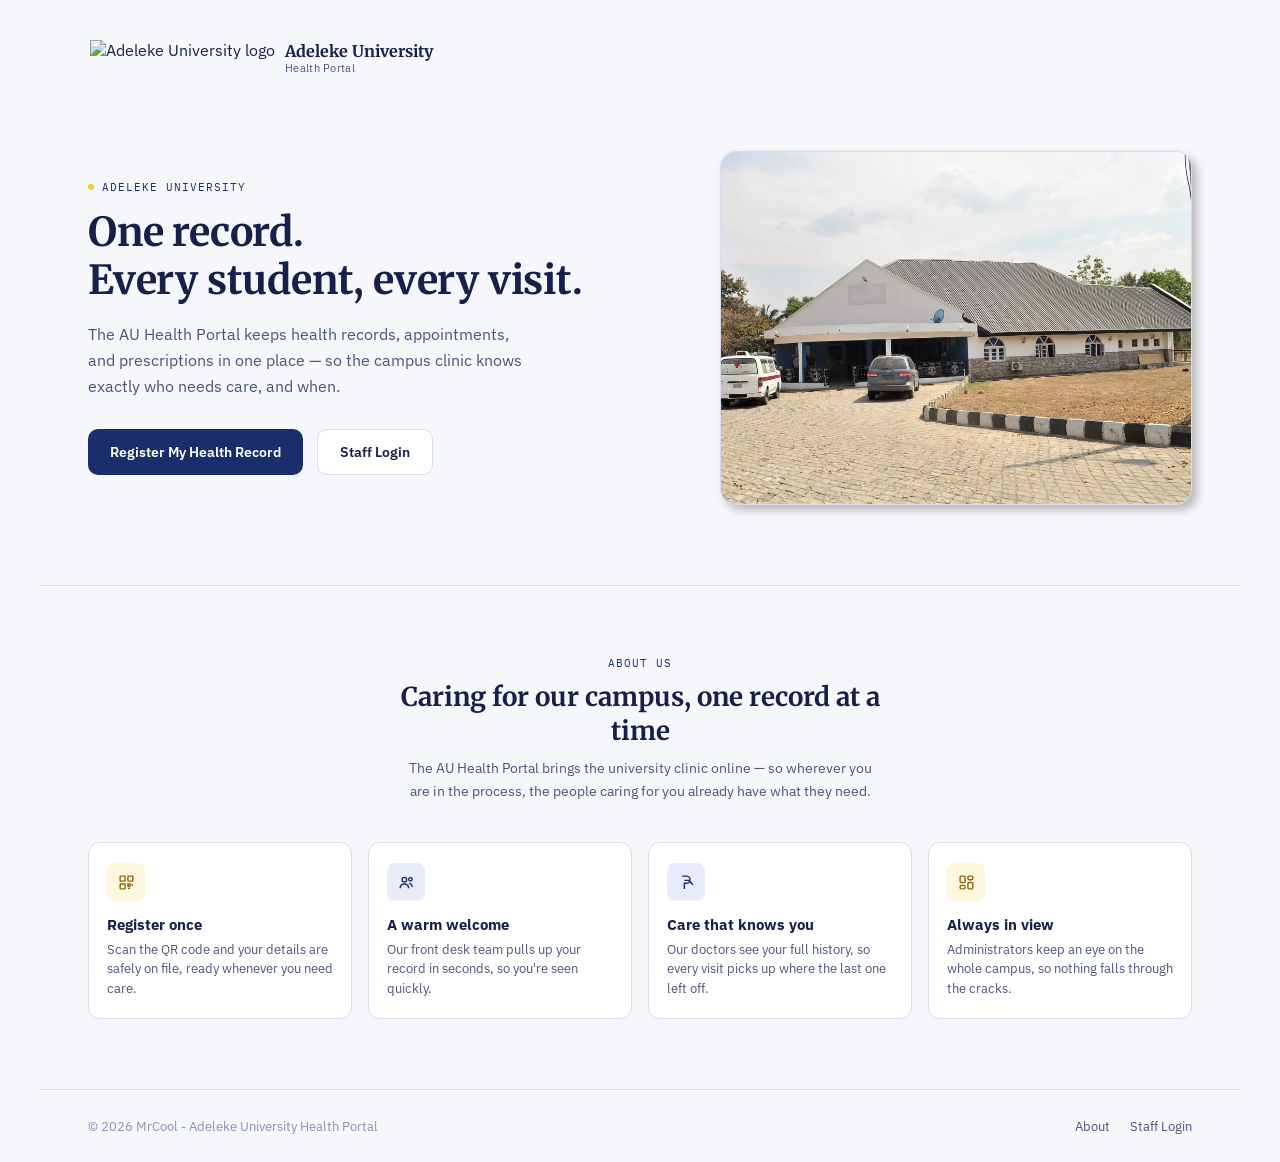
==== index.html @ 45c91551 "change" ====
<!doctype html>
<html lang="en">
  <head>
    <meta charset="UTF-8" />
    <meta name="viewport" content="width=device-width, initial-scale=1.0" />
    <title>Adeleke University Health Portal</title>
    <link rel="preconnect" href="https://fonts.googleapis.com" />
    <link
      href="https://fonts.googleapis.com/css2?family=Merriweather:ital,wght@0,400;0,700;1,400&family=IBM+Plex+Sans:wght@400;500;600;700&family=IBM+Plex+Mono:wght@400;500&display=swap"
      rel="stylesheet"
    />
    <link rel="stylesheet" href="style.css">
  </head>
  <body>
    <header>
      <div class="brand">
        <img src="assets/au-logo.png" alt="Adeleke University logo" />
        <div>
          <div class="brand-text-name">Adeleke University</div>
          <div class="brand-text-sub">Health Portal</div>
        </div>
      </div>
    </header>

    <section class="hero">
      <div>
        <div class="dot-au">
          <span class="dot"></span>Adeleke University
        </div>
        <h1>One record.<br />Every student, every visit.</h1>
        <p class="hero-subtext">
          The AU Health Portal keeps health records, appointments, and
          prescriptions in one place — so the campus clinic knows exactly who
          needs care, and when.
        </p>
        <div class="hero-actions">
          <button
            class="btn btn-primary"
            onclick="window.location.href='register.html'"
          >
            Register My Health Record
          </button>
          <button
            class="btn btn-ghost"
            onclick="window.location.href='staff.html'"
          >
            Staff Login
          </button>
        </div>
      </div>

      <div class="hero-image">
  <img
    src="assets/AU-Medical.jpg"
    alt="Adeleke University Medical Center"
  />
</div>
    </section>

    <section class="about" id="about">
      <div class="about-intro">
        <div class="about-title">About Us</div>
        <h2>Caring for our campus, one record at a time</h2>
        <p class="about-subtext">
          The AU Health Portal brings the university clinic online — so wherever
          you are in the process, the people caring for you already have what
          they need.
        </p>
      </div>

      <div class="about-grid">
        <div class="about-card">
          <div class="about-icon gold">
            <svg
              viewBox="0 0 24 24"
              fill="none"
              stroke="currentColor"
              stroke-width="2"
            >
              <rect x="3" y="3" width="7" height="7" rx="1" />
              <rect x="14" y="3" width="7" height="7" rx="1" />
              <rect x="3" y="14" width="7" height="7" rx="1" />
              <path d="M14 14h3v3h-3zM20 14v3M14 20h3M20 20h.01" />
            </svg>
          </div>
          <h3>Register once</h3>
          <p>
            Scan the QR code and your details are safely on file, ready whenever
            you need care.
          </p>
        </div>
        <div class="about-card">
          <div class="about-icon blue">
            <svg
              viewBox="0 0 24 24"
              fill="none"
              stroke="currentColor"
              stroke-width="2"
            >
              <circle cx="9" cy="8" r="3.2" />
              <path d="M3 20c0-3.5 2.7-6 6-6s6 2.5 6 6" />
              <circle cx="17.5" cy="7.5" r="2.4" />
              <path d="M15.5 13.2c2.6.3 4.5 2.4 4.5 5.3" />
            </svg>
          </div>
          <h3>A warm welcome</h3>
          <p>
            Our front desk team pulls up your record in seconds, so you're seen
            quickly.
          </p>
        </div>
        <div class="about-card">
          <div class="about-icon blue">
            <svg
              viewBox="0 0 24 24"
              fill="none"
              stroke="currentColor"
              stroke-width="2"
            >
              <path d="M6 3h6a5 5 0 010 10H9v8" />
              <path d="M9 9h6l6 6" />
            </svg>
          </div>
          <h3>Care that knows you</h3>
          <p>
            Our doctors see your full history, so every visit picks up where the
            last one left off.
          </p>
        </div>
        <div class="about-card">
          <div class="about-icon gold">
            <svg
              viewBox="0 0 24 24"
              fill="none"
              stroke="currentColor"
              stroke-width="2"
            >
              <rect x="3" y="3" width="7" height="9" rx="1.5" />
              <rect x="14" y="3" width="7" height="5" rx="1.5" />
              <rect x="14" y="12" width="7" height="9" rx="1.5" />
              <rect x="3" y="16" width="7" height="5" rx="1.5" />
            </svg>
          </div>
          <h3>Always in view</h3>
          <p>
            Administrators keep an eye on the whole campus, so nothing falls
            through the cracks.
          </p>
        </div>
      </div>
    </section>

    <footer>
      <div class="footer-note">
        © 2026 MrCool - Adeleke University Health Portal
      </div>
      <div class="footer-links">
        <a href="#about">About</a>
        <a
          href="#"
          onclick="
            alert('Staff login — Step 4');
            return false;
          "
          >Staff Login</a>
      </div>
    </footer>
  </body>
</html>
---- style.css ----
:root {
    --blue: #1A2E6B;
    --blue-dark: #12204D;
    --blue-tint: #E8ECFA;
    --yellow: #FFC72C;
    --yellow-tint: #FFF6DE;
    --ink: #16204A;
    --ink-soft: #4A5578;
    --ink-faint: #8A92B0;
    --bg: #F5F7FB;
    --surface: #FFFFFF;
    --line: #D7DBEA;
}

* {
    box-sizing: border-box;
}

html,
body {
    margin: 0;
    padding: 0;
}

body{
    background: var(--bg);
    color: var(--ink);
    font-family: 'IBM Plex Sans', sans-serif;
    -webkit-font-smoothing: antialiased;
}

h1,
h2,
h3 {
    font-family: 'Merriweather', serif;
    margin: 0;
}

a {
    color: inherit;
}

button:focus-visible {
    outline: 2px solid var(--blue);
    outline-offset: 2px;
}

@media (prefers-reduced-motion: reduce) {
    * {
        animation-duration: 0.01ms !important;
        transition-duration: 0.01ms !important;
    }
}

/* ---------- Header ---------- */

header {
    display: flex;
    align-items: center;
    justify-content: space-between;
    padding: 20px 50px;
    max-width: 1200px;
    margin: 0 auto;
}

.brand {
    display: flex;
    align-items: center;
    gap: 10px;
    margin-top: 20px;
}

.brand img {
    height: 35px;
    width: auto;
    display: block;
}

.brand-text-name {
    font-family: 'Merriweather', serif;
    font-size: 16px;
    font-weight: 700;
    line-height: 1.25;
}

.brand-text-sub {
    font-family: 'IBM Plex Sans', sans-serif;
    font-size: 11px;
    color: var(--ink-soft);
    letter-spacing: 0.3px;
}

/* ---------- HERO ---------- */
.hero {
    max-width: 1200px;
    margin: 0 auto;
    padding: 56px 48px 80px 48px;
    display: grid;
    grid-template-columns: 1.1fr 0.9fr;
    gap: 56px;
    align-items: center;
}

.dot-au {
    font-family: 'IBM Plex Mono', monospace;
    font-size: 11px;
    letter-spacing: 1px;
    text-transform: uppercase;
    color: var(--blue);
    margin-bottom: 14px;
    display: flex;
    align-items: center;
    gap: 8px;
}

.dot {
    width: 6px;
    height: 6px;
    border-radius: 50%;
    background: var(--yellow);
}

.hero h1 {
    font-size: 40px;
    line-height: 1.2;
    font-weight: 700;
    letter-spacing: -0.2px;
    color: var(--ink);
}

.hero .hero-subtext {
    font-size: 16px;
    color: var(--ink-soft);
    line-height: 1.6;
    margin: 18px 0 30px 0;
    max-width: 440px;
}

.hero-actions {
    display: flex;
    gap: 14px;
    flex-wrap: wrap;
}

.btn {
    display: inline-flex;
    align-items: center;
    gap: 8px;
    padding: 13px 22px;
    border-radius: 10px;
    border: none;
    font-family: 'IBM Plex Sans', sans-serif;
    font-size: 14px;
    font-weight: 600;
    cursor: pointer;
    transition: transform 0.12s, background 0.15s;
    text-decoration: none;
}

.btn:active {
    transform: scale(0.97);
}

.btn-primary {
    background: var(--blue);
    color: #fff;
}

.btn-primary:hover {
    background: var(--blue-dark);
}

.btn-ghost {
    background: var(--surface);
    color: var(--ink);
    border: 1px solid var(--line);
}

.btn-ghost:hover {
    border-color: var(--blue);
    color: var(--blue-dark);
}

/* right-side panel behind the hero copy */
/* right-side image — the medical center photo */
.hero-image {
  border-radius: 16px;
  overflow: hidden;
  aspect-ratio: 4 / 3;
  background: var(--blue-tint);
  border: 1px solid var(--line);
  box-shadow: 5px 5px 10px rgba(0, 0, 0, 0.256);
}

.hero-image img {
  width: 100%;
  height: 100%;
  object-fit: cover;
  display: block;
  
}

/* ---------- ABOUT US ---------- */
.about {
    max-width: 1200px;
    margin: 0 auto;
    padding: 70px 48px;
    border-top: 1px solid var(--line);
}

.about-intro {
    text-align: center;
    max-width: 480px;
    margin: 0 auto 40px auto;
}

.about-title {
    font-family: 'IBM Plex Mono', monospace;
    font-size: 11px;
    letter-spacing: 1px;
    text-transform: uppercase;
    color: var(--blue);
    margin-bottom: 10px;
}

.about-intro h2 {
    font-size: 26px;
    font-weight: 700;
    line-height: 1.3;
}

.about-subtext {
    color: var(--ink-soft);
    font-size: 14px;
    margin-top: 10px;
    line-height: 1.6;
}

.about-grid {
    display: grid;
    grid-template-columns: repeat(4, 1fr);
    gap: 16px;
}

.about-card {
    background: var(--surface);
    border: 1px solid var(--line);
    border-radius: 12px;
    padding: 20px 18px;
}

.about-icon {
    width: 38px;
    height: 38px;
    border-radius: 8px;
    display: flex;
    align-items: center;
    justify-content: center;
    margin-bottom: 14px;
}

.about-icon.gold {
    background: var(--yellow-tint);
    color: #8A6A0D;
}

.about-icon.blue {
    background: var(--blue-tint);
    color: var(--blue);
}

.about-icon svg {
    width: 17px;
    height: 17px;
}

.about-card h3 {
    font-size: 14.5px;
    font-weight: 700;
    margin-bottom: 6px;
    font-family: 'IBM Plex Sans', sans-serif;
}

.about-card p {
    font-size: 12.5px;
    color: var(--ink-soft);
    line-height: 1.55;
    margin: 0;
}

/* ---------- FOOTER ---------- */
footer {
    border-top: 1px solid var(--line);
    padding: 28px 48px;
    max-width: 1200px;
    margin: 0 auto;
    display: flex;
    align-items: center;
    justify-content: space-between;
    flex-wrap: wrap;
    gap: 12px;
}

.footer-note {
    font-size: 12.5px;
    color: var(--ink-faint);
}

.footer-links {
    display: flex;
    gap: 20px;
    font-size: 12.5px;
    color: var(--ink-soft);
}

.footer-links a {
    text-decoration: none;
}

.footer-links a:hover {
    color: var(--blue);
    text-decoration: underline;
}

@media(max-width:860px) {

    header{
        padding: 20px;
    }

    .brand{
        gap: 5px;
    }
    .brand img{
        height: 30px;
    }

    .brand-text-name{
        font-size: 13px;
        line-height: 1;
    }

    .brand-text-sub{
        font-size: 10px;
        
    }

    .hero,
    .about-grid {
        grid-template-columns: 1fr;
    }

    .about-grid {
        grid-template-columns: 1fr 1fr;
    }

    .hero h1 {
        font-size: 32px;
    }

    .nav,
    .hero,
    .about,
    footer {
        padding-left: 24px;
        padding-right: 24px;
    }
}

@media(max-width:600px) {
    .nav {
        padding: 16px 20px;
    }

    .hero {
        padding: 32px 20px 48px 20px;
        gap: 32px;
    }

    .hero h1 {
        font-size: 26px;
    }

    .hero p.lead {
        font-size: 14px;
        max-width: none;
    }

    .hero-actions {
        flex-direction: column;
    }

    .hero-actions .btn {
        width: 100%;
        justify-content: center;
    }

    .about {
        padding: 44px 20px;
    }

    .about-grid {
        grid-template-columns: 1fr;
    }

    footer {
        padding: 20px;
        flex-direction: column;
        align-items: flex-start;
    }
}
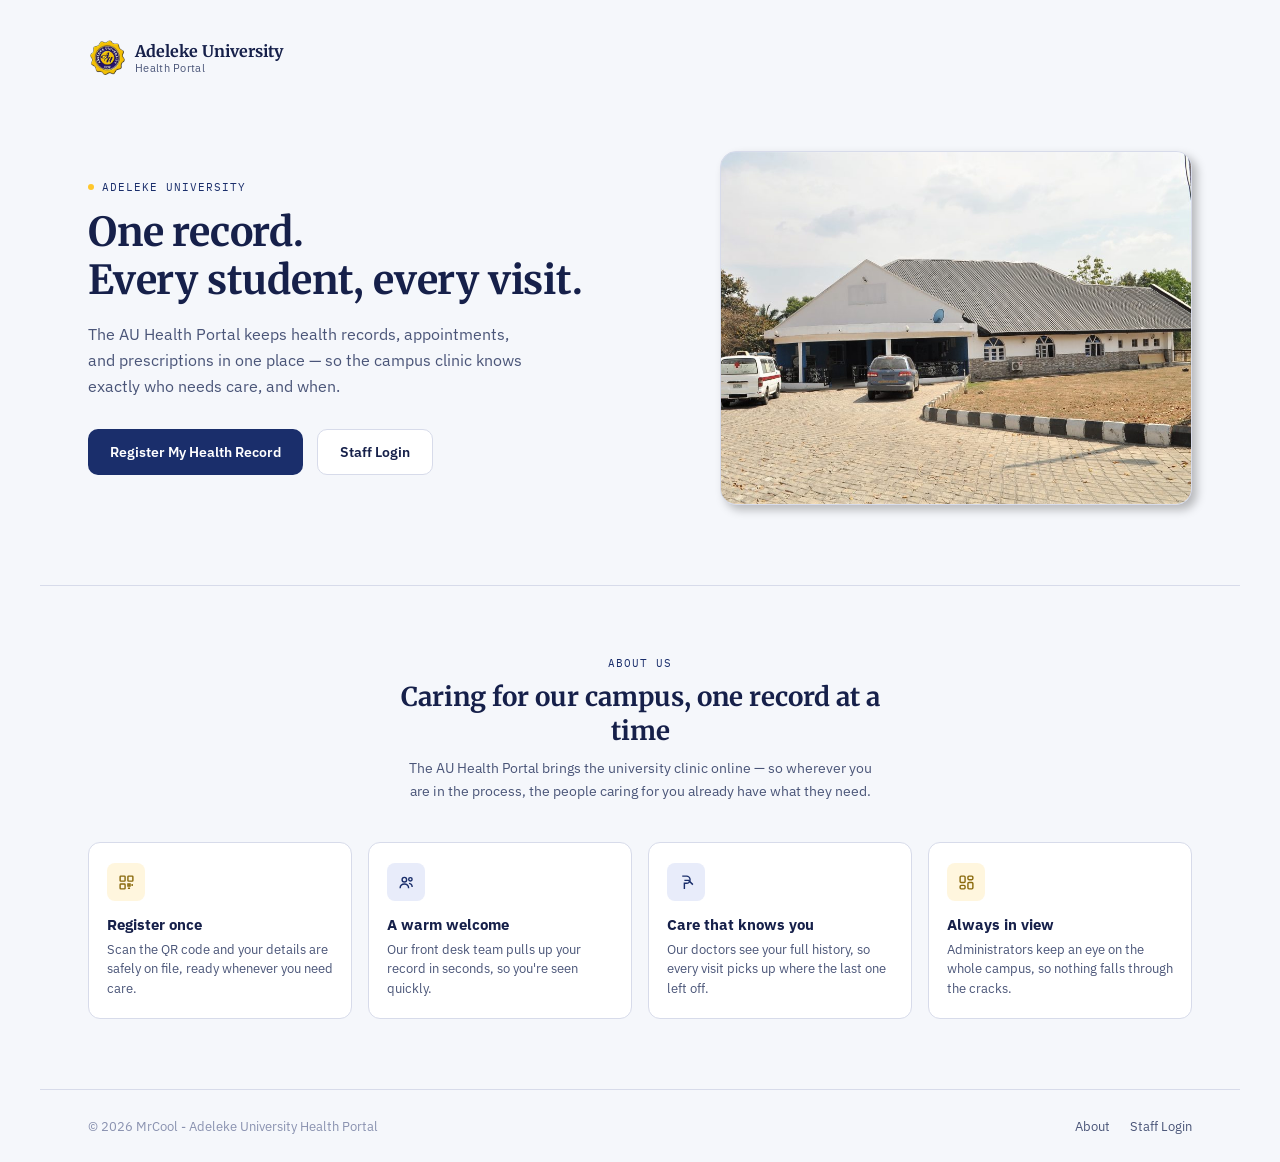
==== commit 8ddedfcc: "Add files via upload" ====
--- a/index.html
+++ b/index.html
@@ -1,169 +1,164 @@
-<!doctype html>
-<html lang="en">
-  <head>
-    <meta charset="UTF-8" />
-    <meta name="viewport" content="width=device-width, initial-scale=1.0" />
-    <title>Adeleke University Health Portal</title>
-    <link rel="preconnect" href="https://fonts.googleapis.com" />
-    <link
-      href="https://fonts.googleapis.com/css2?family=Merriweather:ital,wght@0,400;0,700;1,400&family=IBM+Plex+Sans:wght@400;500;600;700&family=IBM+Plex+Mono:wght@400;500&display=swap"
-      rel="stylesheet"
-    />
-    <link rel="stylesheet" href="style.css">
-  </head>
-  <body>
-    <header>
-      <div class="brand">
-        <img src="assets/au-logo.png" alt="Adeleke University logo" />
-        <div>
-          <div class="brand-text-name">Adeleke University</div>
-          <div class="brand-text-sub">Health Portal</div>
-        </div>
-      </div>
-    </header>
-
-    <section class="hero">
-      <div>
-        <div class="dot-au">
-          <span class="dot"></span>Adeleke University
-        </div>
-        <h1>One record.<br />Every student, every visit.</h1>
-        <p class="hero-subtext">
-          The AU Health Portal keeps health records, appointments, and
-          prescriptions in one place — so the campus clinic knows exactly who
-          needs care, and when.
-        </p>
-        <div class="hero-actions">
-          <button
-            class="btn btn-primary"
-            onclick="window.location.href='register.html'"
-          >
-            Register My Health Record
-          </button>
-          <button
-            class="btn btn-ghost"
-            onclick="window.location.href='staff.html'"
-          >
-            Staff Login
-          </button>
-        </div>
-      </div>
-
-      <div class="hero-image">
-  <img
-    src="assets/AU-Medical.jpg"
-    alt="Adeleke University Medical Center"
-  />
-</div>
-    </section>
-
-    <section class="about" id="about">
-      <div class="about-intro">
-        <div class="about-title">About Us</div>
-        <h2>Caring for our campus, one record at a time</h2>
-        <p class="about-subtext">
-          The AU Health Portal brings the university clinic online — so wherever
-          you are in the process, the people caring for you already have what
-          they need.
-        </p>
-      </div>
-
-      <div class="about-grid">
-        <div class="about-card">
-          <div class="about-icon gold">
-            <svg
-              viewBox="0 0 24 24"
-              fill="none"
-              stroke="currentColor"
-              stroke-width="2"
-            >
-              <rect x="3" y="3" width="7" height="7" rx="1" />
-              <rect x="14" y="3" width="7" height="7" rx="1" />
-              <rect x="3" y="14" width="7" height="7" rx="1" />
-              <path d="M14 14h3v3h-3zM20 14v3M14 20h3M20 20h.01" />
-            </svg>
-          </div>
-          <h3>Register once</h3>
-          <p>
-            Scan the QR code and your details are safely on file, ready whenever
-            you need care.
-          </p>
-        </div>
-        <div class="about-card">
-          <div class="about-icon blue">
-            <svg
-              viewBox="0 0 24 24"
-              fill="none"
-              stroke="currentColor"
-              stroke-width="2"
-            >
-              <circle cx="9" cy="8" r="3.2" />
-              <path d="M3 20c0-3.5 2.7-6 6-6s6 2.5 6 6" />
-              <circle cx="17.5" cy="7.5" r="2.4" />
-              <path d="M15.5 13.2c2.6.3 4.5 2.4 4.5 5.3" />
-            </svg>
-          </div>
-          <h3>A warm welcome</h3>
-          <p>
-            Our front desk team pulls up your record in seconds, so you're seen
-            quickly.
-          </p>
-        </div>
-        <div class="about-card">
-          <div class="about-icon blue">
-            <svg
-              viewBox="0 0 24 24"
-              fill="none"
-              stroke="currentColor"
-              stroke-width="2"
-            >
-              <path d="M6 3h6a5 5 0 010 10H9v8" />
-              <path d="M9 9h6l6 6" />
-            </svg>
-          </div>
-          <h3>Care that knows you</h3>
-          <p>
-            Our doctors see your full history, so every visit picks up where the
-            last one left off.
-          </p>
-        </div>
-        <div class="about-card">
-          <div class="about-icon gold">
-            <svg
-              viewBox="0 0 24 24"
-              fill="none"
-              stroke="currentColor"
-              stroke-width="2"
-            >
-              <rect x="3" y="3" width="7" height="9" rx="1.5" />
-              <rect x="14" y="3" width="7" height="5" rx="1.5" />
-              <rect x="14" y="12" width="7" height="9" rx="1.5" />
-              <rect x="3" y="16" width="7" height="5" rx="1.5" />
-            </svg>
-          </div>
-          <h3>Always in view</h3>
-          <p>
-            Administrators keep an eye on the whole campus, so nothing falls
-            through the cracks.
-          </p>
-        </div>
-      </div>
-    </section>
-
-    <footer>
-      <div class="footer-note">
-        © 2026 MrCool - Adeleke University Health Portal
-      </div>
-      <div class="footer-links">
-        <a href="#about">About</a>
-        <a
-          href="#"
-          onclick="
-            alert('Staff login — Step 4');
-            return false;
-          "
-          >Staff Login</a>
-      </div>
-    </footer>
-  </body>
-</html>
+<!doctype html>
+<html lang="en">
+  <head>
+    <meta charset="UTF-8" />
+    <meta name="viewport" content="width=device-width, initial-scale=1.0" />
+    <title>Adeleke University Health Portal</title>
+    <link rel="preconnect" href="https://fonts.googleapis.com" />
+    <link
+      href="https://fonts.googleapis.com/css2?family=Merriweather:ital,wght@0,400;0,700;1,400&family=IBM+Plex+Sans:wght@400;500;600;700&family=IBM+Plex+Mono:wght@400;500&display=swap"
+      rel="stylesheet"
+    />
+    <link rel="stylesheet" href="style.css">
+  </head>
+  <body>
+    <header>
+      <div class="brand">
+        <img src="assets/au-logo.png" alt="Adeleke University logo" />
+        <div>
+          <div class="brand-text-name">Adeleke University</div>
+          <div class="brand-text-sub">Health Portal</div>
+        </div>
+      </div>
+    </header>
+
+    <section class="hero">
+      <div>
+        <div class="dot-au">
+          <span class="dot"></span>Adeleke University
+        </div>
+        <h1>One record.<br />Every student, every visit.</h1>
+        <p class="hero-subtext">
+          The AU Health Portal keeps health records, appointments, and
+          prescriptions in one place — so the campus clinic knows exactly who
+          needs care, and when.
+        </p>
+        <div class="hero-actions">
+          <button
+            class="btn btn-primary"
+            onclick="window.location.href='register.html'"
+          >
+            Register My Health Record
+          </button>
+          <button
+            class="btn btn-ghost"
+            onclick="window.location.href='staff.html'"
+          >
+            Staff Login
+          </button>
+        </div>
+      </div>
+
+      <div class="hero-image">
+  <img
+    src="assets/AU-Medical.jpg"
+    alt="Adeleke University Medical Center"
+  />
+</div>
+    </section>
+
+    <section class="about" id="about">
+      <div class="about-intro">
+        <div class="about-title">About Us</div>
+        <h2>Caring for our campus, one record at a time</h2>
+        <p class="about-subtext">
+          The AU Health Portal brings the university clinic online — so wherever
+          you are in the process, the people caring for you already have what
+          they need.
+        </p>
+      </div>
+
+      <div class="about-grid">
+        <div class="about-card">
+          <div class="about-icon gold">
+            <svg
+              viewBox="0 0 24 24"
+              fill="none"
+              stroke="currentColor"
+              stroke-width="2"
+            >
+              <rect x="3" y="3" width="7" height="7" rx="1" />
+              <rect x="14" y="3" width="7" height="7" rx="1" />
+              <rect x="3" y="14" width="7" height="7" rx="1" />
+              <path d="M14 14h3v3h-3zM20 14v3M14 20h3M20 20h.01" />
+            </svg>
+          </div>
+          <h3>Register once</h3>
+          <p>
+            Scan the QR code and your details are safely on file, ready whenever
+            you need care.
+          </p>
+        </div>
+        <div class="about-card">
+          <div class="about-icon blue">
+            <svg
+              viewBox="0 0 24 24"
+              fill="none"
+              stroke="currentColor"
+              stroke-width="2"
+            >
+              <circle cx="9" cy="8" r="3.2" />
+              <path d="M3 20c0-3.5 2.7-6 6-6s6 2.5 6 6" />
+              <circle cx="17.5" cy="7.5" r="2.4" />
+              <path d="M15.5 13.2c2.6.3 4.5 2.4 4.5 5.3" />
+            </svg>
+          </div>
+          <h3>A warm welcome</h3>
+          <p>
+            Our front desk team pulls up your record in seconds, so you're seen
+            quickly.
+          </p>
+        </div>
+        <div class="about-card">
+          <div class="about-icon blue">
+            <svg
+              viewBox="0 0 24 24"
+              fill="none"
+              stroke="currentColor"
+              stroke-width="2"
+            >
+              <path d="M6 3h6a5 5 0 010 10H9v8" />
+              <path d="M9 9h6l6 6" />
+            </svg>
+          </div>
+          <h3>Care that knows you</h3>
+          <p>
+            Our doctors see your full history, so every visit picks up where the
+            last one left off.
+          </p>
+        </div>
+        <div class="about-card">
+          <div class="about-icon gold">
+            <svg
+              viewBox="0 0 24 24"
+              fill="none"
+              stroke="currentColor"
+              stroke-width="2"
+            >
+              <rect x="3" y="3" width="7" height="9" rx="1.5" />
+              <rect x="14" y="3" width="7" height="5" rx="1.5" />
+              <rect x="14" y="12" width="7" height="9" rx="1.5" />
+              <rect x="3" y="16" width="7" height="5" rx="1.5" />
+            </svg>
+          </div>
+          <h3>Always in view</h3>
+          <p>
+            Administrators keep an eye on the whole campus, so nothing falls
+            through the cracks.
+          </p>
+        </div>
+      </div>
+    </section>
+
+    <footer>
+      <div class="footer-note">
+        © 2026 MrCool - Adeleke University Health Portal
+      </div>
+      <div class="footer-links">
+        <a href="#about">About</a>
+        <a
+          href="staff.html">Staff Login</a>
+      </div>
+    </footer>
+  </body>
+</html>
